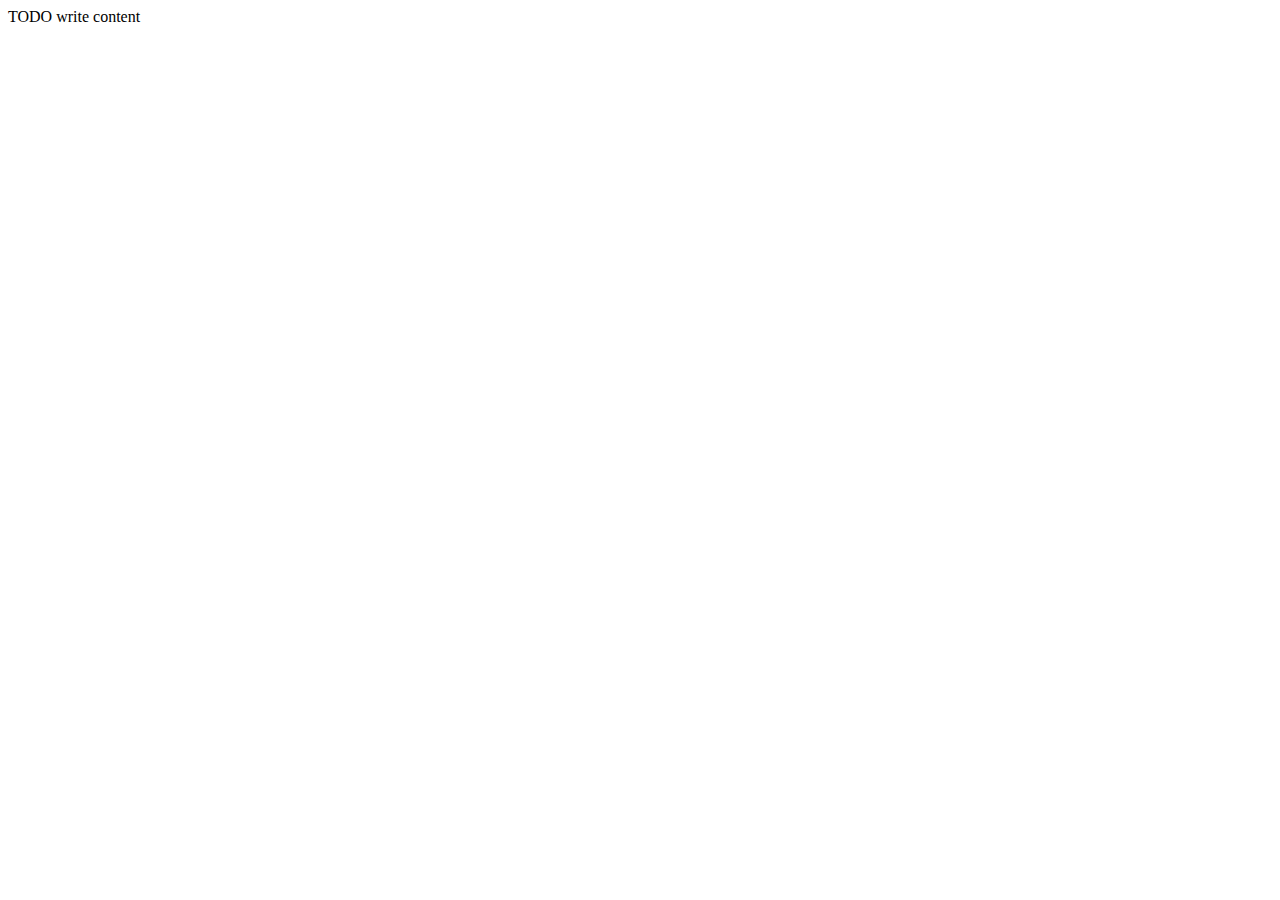
==== marshall/public_html/contact.html @ 1b4f2a0c "stuff" ====
<!DOCTYPE html>
<!--
To change this license header, choose License Headers in Project Properties.
To change this template file, choose Tools | Templates
and open the template in the editor.
-->
<html>
    <head>
        <title>TODO supply a title</title>
        <meta charset="UTF-8">
        <meta name="viewport" content="width=device-width, initial-scale=1.0">
    </head>
    <body>
        <div>TODO write content</div>
    </body>
</html>
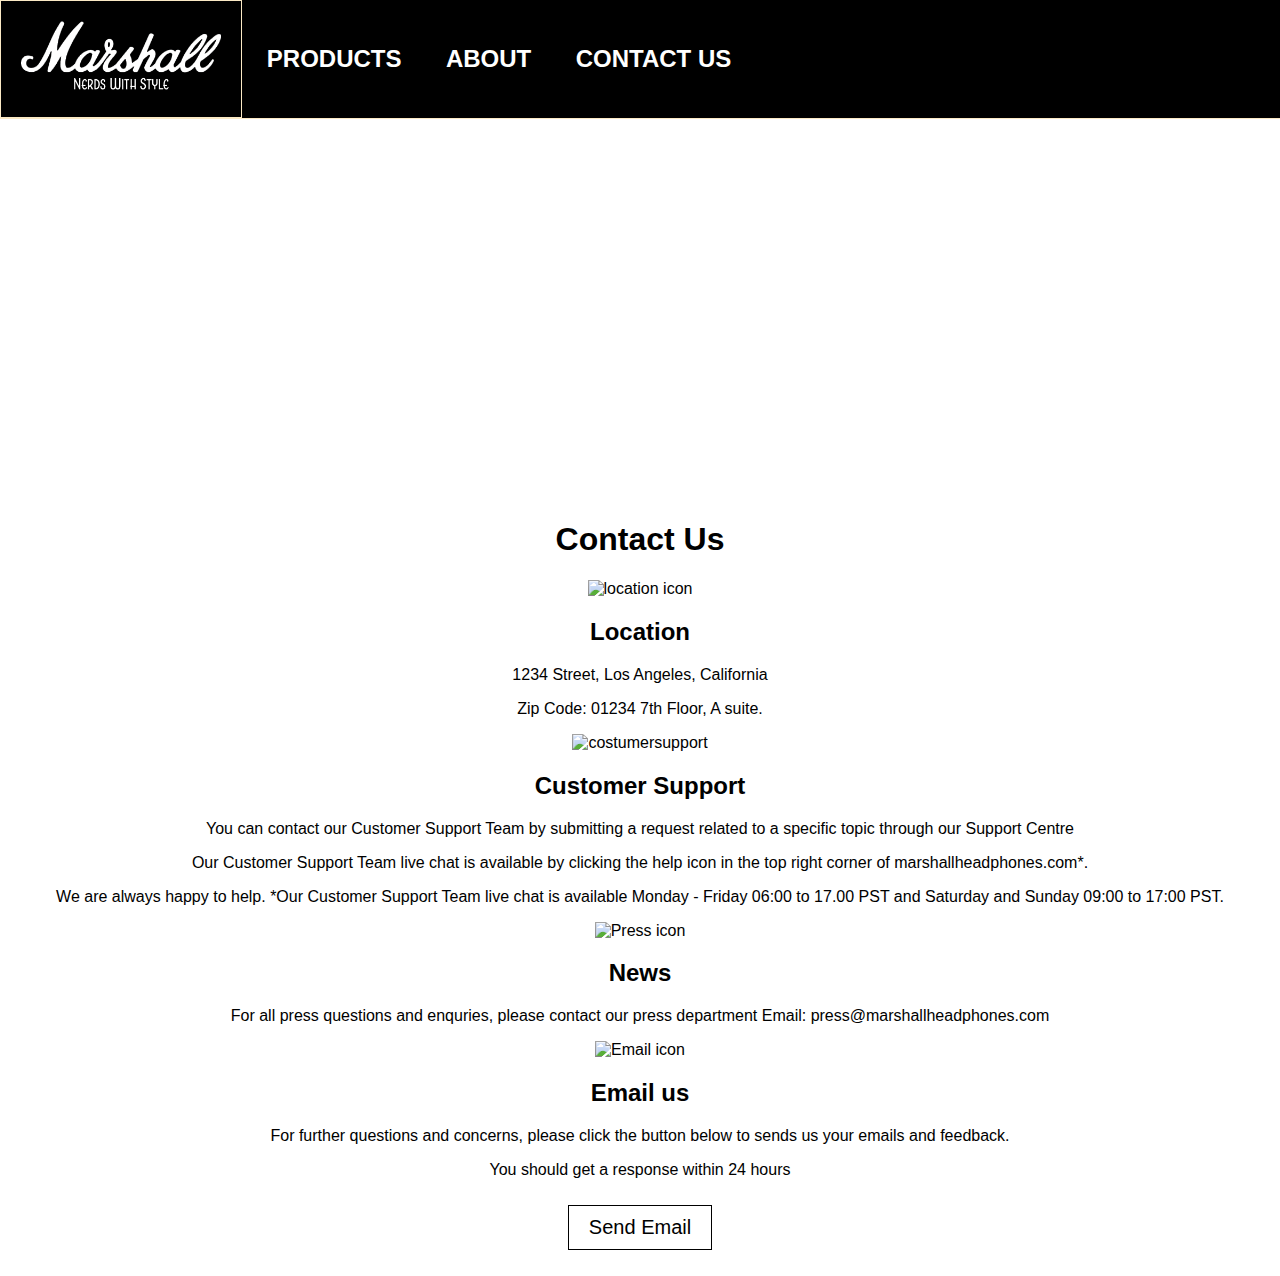
==== commit cca01931: "" ====
--- a/marshall/public_html/contact.html
+++ b/marshall/public_html/contact.html
@@ -6,11 +6,68 @@
 -->
 <html>
     <head>
-        <title>TODO supply a title</title>
+        <link rel="stylesheet" href="marshall.css" type="text/css"/>
+
+        <title>Contact Us</title>
         <meta charset="UTF-8">
         <meta name="viewport" content="width=device-width, initial-scale=1.0">
+         <link rel="icon" 
+              type="image/png" 
+              href="img/Marshall_Logo_mini_icon.png">
     </head>
     <body>
-        <div>TODO write content</div>
+            <nav>
+                <ul>
+                    <li><a href="index.html"><img src="img/Marshall_Logo_sm.png" alt="Marshall Logo"/></a></li>
+                    <li><a href="products.html">PRODUCTS</a></LI>
+                    <li><a href="about.html">ABOUT</a></li>
+                    <li><a href="contact.html">CONTACT US</a></LI>
+                </ul>
+            </nav> 
+
+       <div class="contact">    
+       </div>
+ <div class="Cbody">
+           <h1>Contact Us</h1>
+       </div>
+        
+        
+        <div class="location">
+            <img src="img/black_location.png" alt="location icon" height="42" width="42">
+            <h2> Location</h2>
+            <p>1234 Street, Los Angeles, California </p>
+            <P>Zip Code: 01234 7th Floor, A suite.</P>
+            
+             <img src="img/Customer.png" alt="costumersupport" height="42" width="42">
+             <h2>Customer Support</h2>
+             <p>
+You can contact our Customer Support Team by submitting a request related to a specific topic
+through our Support Centre</p>
+
+<p/>Our Customer Support Team live chat is available by clicking the help icon in the top right corner
+of marshallheadphones.com*.</p>
+
+<p>We are always happy to help.
+
+*Our Customer Support Team live chat is available Monday - Friday 06:00 to 17.00 PST
+and Saturday and Sunday 09:00 to 17:00 PST.</p>
+<img src="img/press.png" alt="Press icon" height="52" width="52">
+<h2>News</h2>
+<p>
+For all press questions and enquries, please contact our press department
+Email: press@marshallheadphones.com</p>
+
+<img src="img/email.png" alt="Email icon" height="32" width="72">
+<h2>Email us</h2>
+<p>For further questions and concerns, please click the button below to sends us your emails and feedback. <p/>
+    <p>You should get a response within 24 hours</p>
+
+    <a href="mailto: marshallspeakers@support.com"</a> 
+    <button class="btn btn1">Send Email
+    </button>
+        </div>
+        
+      
+     
     </body>
 </html>
--- a/marshall/public_html/marshall.css
+++ b/marshall/public_html/marshall.css
@@ -0,0 +1,321 @@
+@media only screen and (max-width: 769px) {
+    .container, nav, .hero, .content {
+        display: flex;
+        flex-direction: column;
+    }
+    .content a h1{
+        font-size: 18px;
+    }
+}
+html {
+    margin:-8px;
+    padding: 0;
+    margin-bottom: -15px;
+    bottom: 0px;
+    left: 0px;
+    right:0px;
+    font-family: 'Didact Gothic', sans-serif;
+}
+.container {
+    display:grid;
+    grid-template-columns: 20px auto auto auto 20px;
+    grid-template-rows: 90px auto auto auto 120px;
+    top:0px;
+    left:0px;
+    position:relative;
+}
+nav {
+    grid-column-start: 1;
+    grid-column-end: 7;
+    grid-row-start: 1;
+    grid-row-end: 2;
+    background-color: #000;
+    border-bottom: 1px solid #FBE9C5;
+    width: 100%;
+    top:0px;
+    left:0px;
+    color: #FFF;
+    position:fixed;
+    z-index: 5;
+}
+nav ul li{
+    list-style-type: none;
+    text-decoration: none;
+    display: inline-block;
+    font-size: 24px;
+    font-family: 'Maven Pro', sans-serif;
+    font-weight: bolder;
+    padding: 20px 20px;
+    vertical-align: middle;
+    border-bottom: 1px solid #000;
+
+}
+nav ul li:first-of-type {
+    border: 1px solid #000;
+
+}
+nav ul li:hover {
+    -webkit-transition: 0.6s;
+    transition: 0.6s;
+    color: #CCC;
+    border-bottom: 1px solid #FBE9C5;
+}
+nav ul li:first-of-type:hover {
+    -webkit-transition: 1s;
+    transition: 0.6s;
+    color: #CCC;
+    border: 1px solid #FBE9C5;
+}
+nav ul li a {
+    text-decoration: none;
+    color: white;
+}
+
+nav ul {
+    margin:0px;
+    padding:0px;
+    top:0px;
+    left: 0px;
+}
+nav ul li img {
+    height: 70px;
+    width: auto;
+}
+nav p {
+    color: white;
+    margin: 0px;
+}
+.hero {
+    background-image: url(img/stanmore_hanwell.jpg);
+    background-attachment: fixed;
+    background-position: center;
+    background-repeat: no-repeat;
+    background-size: cover;
+    grid-column-start: 1;
+    grid-column-end: 7;
+    grid-row-start: 2;
+    grid-row-end: 3;
+    width: 100%;
+    height: 600px;
+    display: grid;
+    grid-template-columns: 1fr 1fr 1fr 1fr;
+    grid-template-rows: 1fr 1fr 1fr; 
+}
+.text {
+    grid-column-start: 1;
+    grid-column-end: 5;
+    grid-row-start:2;
+    grid-row-end: 3;
+    background-color: #000;
+    font-family: 'Didact Gothic', sans-serif;
+    color: white;
+    text-align: center;
+/*    box-shadow: 24px 24px 16px #000;*/
+}
+.hero .text h1 {
+    font-size: 72px;
+    padding: 30px;
+    margin: 0px;
+
+}
+.content {
+    grid-column-start:1;
+    grid-column-end: 7;
+    grid-row-start: 3;
+    grid-row-end: 4;
+    background-color: #FFF;
+    display:grid;
+    grid-template-columns: 1fr 1fr 1fr 1fr;
+    grid-template-rows: auto auto auto auto; 
+}
+.content .title {
+    grid-column-start: 1;
+    grid-column-end: 5;
+    grid-row-start:1;
+    grid-row-end: 2;
+    background-color: #000;
+
+}
+.content .title h1 {
+    font-size: 54px;
+    color: #FFF;
+    text-align: center;
+}
+.content .message {
+    grid-column-start: 1;
+    grid-column-end: 3;
+    grid-row-start:2;
+    grid-row-end: 4;
+    padding: 10px;
+    font-size: 18px;
+}
+.content input {
+    width: 100%;
+    font-size: 16px;
+    margin: 5px;
+}
+.content .btn {
+    grid-column-start: 1;
+    grid-column-end: 3;
+    grid-row-start:5;
+    grid-row-end: 6;
+}
+.btn a {
+    width: 45%;
+    margin-left: auto;
+    margin-right: auto;
+    display: block;
+    background-color: #000;
+    padding: 20px;
+    text-decoration: none;
+    color: white;
+    margin-bottom: 15px;
+}
+.content .btn a:hover {
+    -webkit-transition: 0.2s;
+    transition: 0.2s;
+    background-color: #444;
+}
+
+.content .btn h1 {
+    text-align: center;
+    text-decoration: none;
+    color: white;
+}
+.content .img {
+    grid-column-start: 3;
+    grid-column-end: 5;
+    grid-row-start:2;
+    grid-row-end: 6;
+    background-image: url(img/hanwell_04.jpg);
+    background-position: center;
+    background-repeat: no-repeat;
+    background-size: cover;
+}
+.content .address {
+    grid-column-start: 1;
+    grid-column-end: 3;
+    grid-row-start:2;
+    grid-row-end: 4;
+    padding: 10px;
+    font-family: 'Didact Gothic', sans-serif;
+}
+.content .card {
+    grid-column-start: 3;
+    grid-column-end: 5;
+    grid-row-start:2;
+    grid-row-end: 4;
+    padding: 10px;
+    font-family: 'Didact Gothic', sans-serif;
+}
+.content .buybtn {
+    grid-column-start: 1;
+    grid-column-end: 5;
+    grid-row-start:5;
+    grid-row-end: 6;
+    padding: 10px;
+    font-family: 'Didact Gothic', sans-serif;
+    height: 70px;
+}
+.buybtn a {
+    width: 25%;
+    font-size: 24px;
+    margin-left: auto;
+    margin-right: auto;
+    display: block;
+    background-color: #000;
+    text-decoration: none;
+    color: white;
+    margin-bottom: 15px;
+    padding: 10px;
+}
+.buybtn h1 {
+    margin: 0;
+    text-align: center;
+}
+.content .buybtn a:hover {
+    -webkit-transition: 0.2s;
+    transition: 0.2s;
+    background-color: #444;
+}
+footer {
+    grid-column-start: 1;
+    grid-column-end: 7;
+    grid-row-start: 5;
+    grid-row-end: 6;
+    background-color: #000;
+    bottom: 0px;
+    left: 0px;
+    right:0px;
+}
+footer ul{
+    margin: 0px;
+    display: block;
+    width: 50%;
+    margin-right:auto;
+    margin-left: auto;
+    vertical-align: middle;
+}
+footer ul li{
+    list-style-type: none;
+    text-decoration: none;
+    display: inline-block;
+    padding: 5px 25px;
+
+    font-family: 'Maven Pro', sans-serif;
+    font-weight: bolder;
+    padding: 20px 20px;
+    color: white;
+    font-size: 20px;
+}
+footer ul li img {
+    height: 24px;
+
+}
+.contact{
+    background-image: url(img/marshalls_hp.jpeg);
+    background-attachment: fixed;
+    background-position: center;
+    background-repeat: no-repeat;
+    background-size: cover;
+    grid-column-start: 1;
+    grid-column-end: 7;
+    grid-row-start: 2;
+    grid-row-end: 3;
+    width: 100%;
+    height: 500px;
+    display: grid;
+    grid-template-columns: 1fr 1fr 1fr 1fr;
+    grid-template-rows: 1fr 1fr 1fr; 
+  
+}
+
+.Cbody {
+font-family: 'Didact Gothic', sans-serif;
+text-align: center;
+size: 30px;
+padding: 0px;
+
+}
+
+.location{
+   text-align: center;
+   size: 20px;
+   font-family: 'Didact Gothic', sans-serif;
+}
+
+.email{
+  text-align: center;
+  margin-top: 360px;
+}
+
+.btn{
+    border: 1px solid black;
+    background: none;
+    padding: 10px 20px;
+    font-size: 20px;
+    font-family: 'Didact Gothic', sans-serif;
+    cursor: pointer;
+    margin: 10px;
+}
+
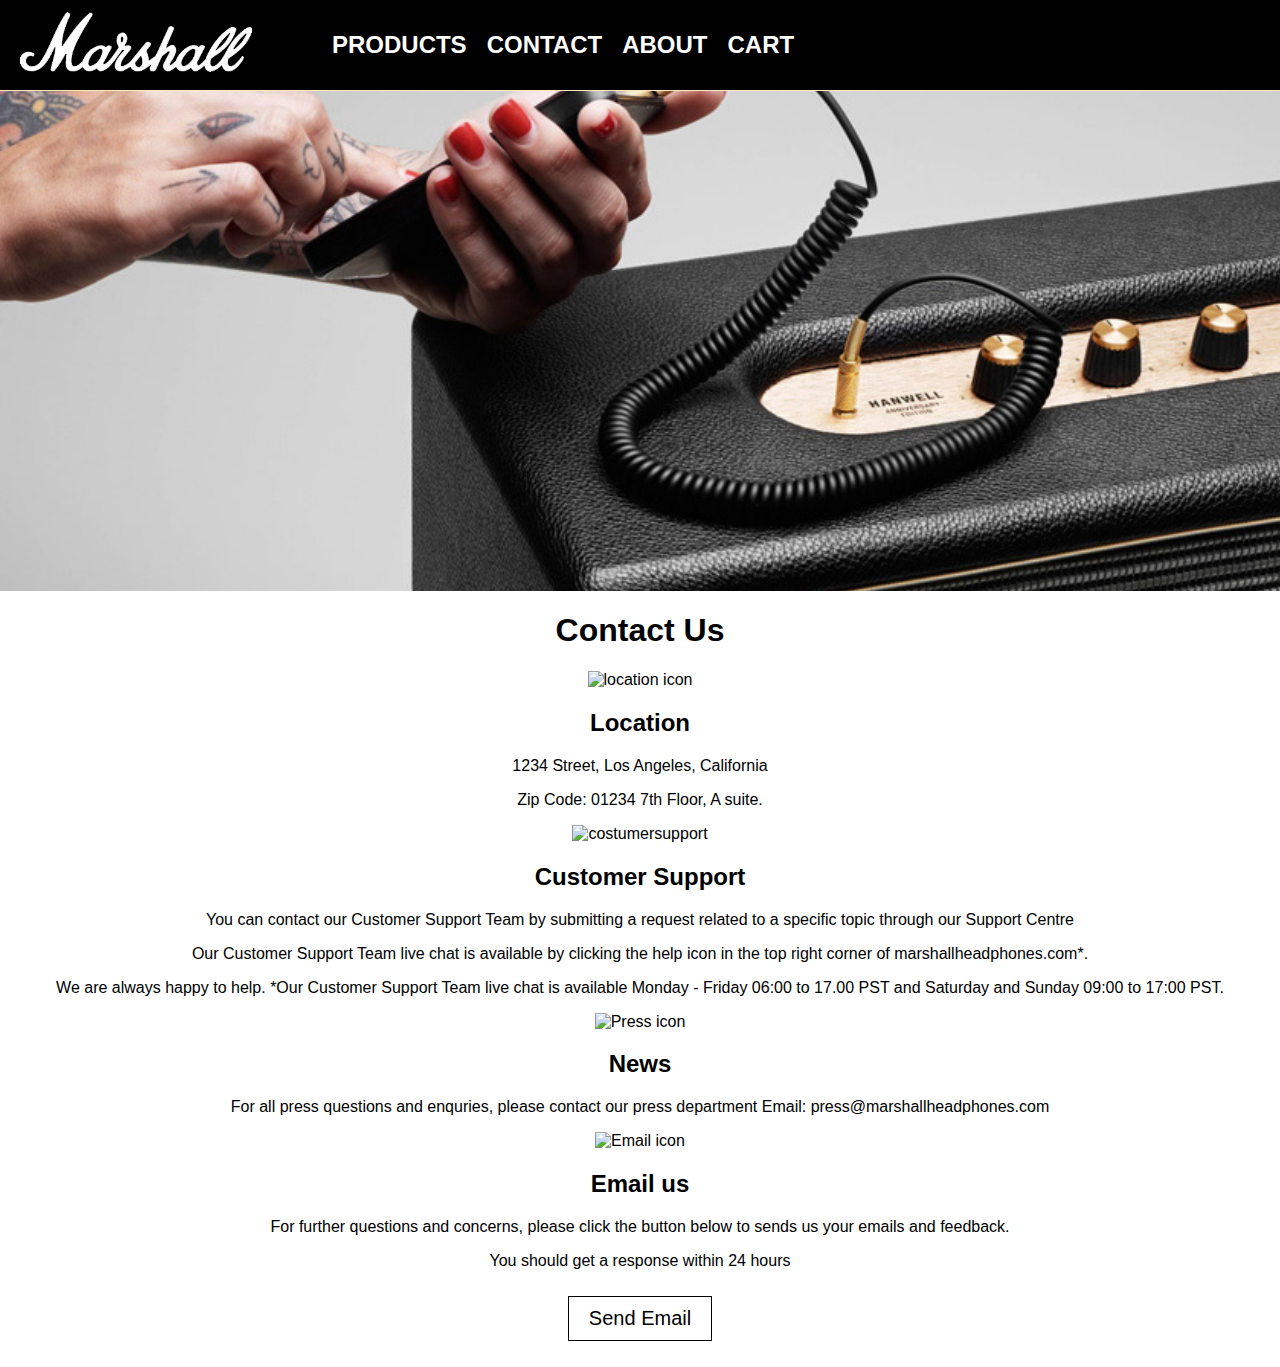
==== commit 597d7b6e: "stuff" ====
--- a/marshall/public_html/contact.html
+++ b/marshall/public_html/contact.html
@@ -11,63 +11,85 @@
         <title>Contact Us</title>
         <meta charset="UTF-8">
         <meta name="viewport" content="width=device-width, initial-scale=1.0">
-         <link rel="icon" 
+        <link rel="icon" 
               type="image/png" 
               href="img/Marshall_Logo_mini_icon.png">
+        <script>
+            function toggleNav() {
+                if (window.innerWidth > 769)
+                    return;
+                var items = document.querySelectorAll('nav a');
+                var len = items.length;
+                for (var i = 0; i < len; i++) {
+                    var vis = items[i].style.display + '';
+                    if (vis == 'block') {
+                        items[i].style.display = 'none';
+                        document.querySelector("nav button").innerHTML = "&#x2630;";
+                    } else {
+                        items[i].style.display = 'block';
+                        document.querySelector("nav button").innerHTML = "X";
+                    }
+                }
+                document.querySelector('nav a:first-of-type').style.display = 'inherit';
+
+            }
+        </script>
     </head>
     <body>
-            <nav>
-                <ul>
-                    <li><a href="index.html"><img src="img/Marshall_Logo_sm.png" alt="Marshall Logo"/></a></li>
-                    <li><a href="products.html">PRODUCTS</a></LI>
-                    <li><a href="about.html">ABOUT</a></li>
-                    <li><a href="contact.html">CONTACT US</a></LI>
-                </ul>
-            </nav> 
+        <nav>
+            <button style="color:#FFF;" onClick="toggleNav()">&#x2630;</button>
+            <a href="index.html" onClick="toggleNav()">
+                <img src="img/Marshall_Logo_sm.png" alt=""/>
+            </a>
+            <a href="products.html" onClick="toggleNav()">Products</a>
+            <a href="contact.html" onClick="toggleNav()">Contact</a>
+            <a href="about.html" onClick="toggleNav()">About</a>
+            <a href="purchase.html" onClick="toggleNav()">Cart</a>
+        </nav> 
 
-       <div class="contact">    
-       </div>
- <div class="Cbody">
-           <h1>Contact Us</h1>
-       </div>
-        
-        
+        <div class="contact">    
+        </div>
+        <div class="Cbody">
+            <h1>Contact Us</h1>
+        </div>
+
+
         <div class="location">
             <img src="img/black_location.png" alt="location icon" height="42" width="42">
             <h2> Location</h2>
             <p>1234 Street, Los Angeles, California </p>
             <P>Zip Code: 01234 7th Floor, A suite.</P>
-            
-             <img src="img/Customer.png" alt="costumersupport" height="42" width="42">
-             <h2>Customer Support</h2>
-             <p>
-You can contact our Customer Support Team by submitting a request related to a specific topic
-through our Support Centre</p>
 
-<p/>Our Customer Support Team live chat is available by clicking the help icon in the top right corner
-of marshallheadphones.com*.</p>
+            <img src="img/Customer.png" alt="costumersupport" height="42" width="42">
+            <h2>Customer Support</h2>
+            <p>
+                You can contact our Customer Support Team by submitting a request related to a specific topic
+                through our Support Centre</p>
 
-<p>We are always happy to help.
+            <p/>Our Customer Support Team live chat is available by clicking the help icon in the top right corner
+            of marshallheadphones.com*.</p>
 
-*Our Customer Support Team live chat is available Monday - Friday 06:00 to 17.00 PST
-and Saturday and Sunday 09:00 to 17:00 PST.</p>
-<img src="img/press.png" alt="Press icon" height="52" width="52">
-<h2>News</h2>
-<p>
-For all press questions and enquries, please contact our press department
-Email: press@marshallheadphones.com</p>
+        <p>We are always happy to help.
 
-<img src="img/email.png" alt="Email icon" height="32" width="72">
-<h2>Email us</h2>
-<p>For further questions and concerns, please click the button below to sends us your emails and feedback. <p/>
-    <p>You should get a response within 24 hours</p>
+            *Our Customer Support Team live chat is available Monday - Friday 06:00 to 17.00 PST
+            and Saturday and Sunday 09:00 to 17:00 PST.</p>
+        <img src="img/press.png" alt="Press icon" height="52" width="52">
+        <h2>News</h2>
+        <p>
+            For all press questions and enquries, please contact our press department
+            Email: press@marshallheadphones.com</p>
 
-    <a href="mailto: marshallspeakers@support.com"</a> 
-    <button class="btn btn1">Send Email
-    </button>
-        </div>
-        
-      
-     
-    </body>
+        <img src="img/email.png" alt="Email icon" height="32" width="72">
+        <h2>Email us</h2>
+        <p>For further questions and concerns, please click the button below to sends us your emails and feedback. <p/>
+        <p>You should get a response within 24 hours</p>
+
+        <a href="mailto: marshallspeakers@support.com"</a> 
+            <button class="btn btn1">Send Email
+            </button>
+    </div>
+
+
+
+</body>
 </html>
--- a/marshall/public_html/marshall.css
+++ b/marshall/public_html/marshall.css
@@ -1,11 +1,65 @@
 @media only screen and (max-width: 769px) {
-    .container, nav, .hero, .content {
+    .container, .hero, .content {
         display: flex;
         flex-direction: column;
     }
     .content a h1{
         font-size: 18px;
     }
+    .content .img {
+        display: none;
+    }
+    .content .message {
+        grid-column-start: 1;
+        grid-column-end: 4!important;
+        grid-row-start:2;
+        grid-row-end: 4;
+    }
+    .content .message p{
+        padding: 10px;
+
+    }
+    .content .btn {
+        grid-column-start: 2;
+        grid-column-end: 3!important;    
+    }
+}
+
+@media only screen and (max-width: 769px) {
+    nav{
+        flex-direction: column;
+        width: auto;
+        margin: auto;
+    }
+    nav a{
+        width: 100%;
+        display: none;
+    }
+    nav a:first-of-type{
+        margin-right: 0;
+        display: inherit;
+
+    }
+    nav a img{
+        margin-right: 0;
+        display: inherit;
+
+    }
+    nav button{
+        display: inherit!important;
+        position: absolute;
+        right: 10px;
+        bottom: 0px;
+        width: auto;
+        background-color: #000;
+        font-weight: bold;
+        padding: 10px;
+        color: white;
+        font-size: 22px;
+        border: none;
+        vertical-align: middle;
+    }
+
 }
 html {
     margin:-8px;
@@ -19,75 +73,48 @@
 .container {
     display:grid;
     grid-template-columns: 20px auto auto auto 20px;
-    grid-template-rows: 90px auto auto auto 120px;
+    grid-template-rows: auto auto auto auto 120px;
     top:0px;
     left:0px;
     position:relative;
 }
-nav {
-    grid-column-start: 1;
-    grid-column-end: 7;
-    grid-row-start: 1;
-    grid-row-end: 2;
-    background-color: #000;
+nav{
+    display: flex;
+    flex-direction: row nowrap;
+    width: auto;
+    height: 70px;
+    position: -webkit-sticky;
+    position: sticky;
+    top: 0px;
+    z-index: 10;
+    font-size: 24px;
     border-bottom: 1px solid #FBE9C5;
-    width: 100%;
-    top:0px;
-    left:0px;
-    color: #FFF;
-    position:fixed;
-    z-index: 5;
-}
-nav ul li{
-    list-style-type: none;
+}
+nav a img{
+    margin-right: 60px;
+    height: 60px;
+}
+nav a{
+    width: auto;
+}
+nav, nav a, footer, footer a{
+    background-color: #000;
+    color: #FFF;;
     text-decoration: none;
-    display: inline-block;
-    font-size: 24px;
+    align-items: center;
+    padding: 10px;
     font-family: 'Maven Pro', sans-serif;
+    text-transform: uppercase;
     font-weight: bolder;
-    padding: 20px 20px;
-    vertical-align: middle;
-    border-bottom: 1px solid #000;
-
-}
-nav ul li:first-of-type {
-    border: 1px solid #000;
-
-}
-nav ul li:hover {
-    -webkit-transition: 0.6s;
-    transition: 0.6s;
-    color: #CCC;
-    border-bottom: 1px solid #FBE9C5;
-}
-nav ul li:first-of-type:hover {
-    -webkit-transition: 1s;
-    transition: 0.6s;
-    color: #CCC;
-    border: 1px solid #FBE9C5;
-}
-nav ul li a {
-    text-decoration: none;
-    color: white;
-}
-
-nav ul {
-    margin:0px;
-    padding:0px;
-    top:0px;
-    left: 0px;
-}
-nav ul li img {
-    height: 70px;
-    width: auto;
-}
-nav p {
-    color: white;
-    margin: 0px;
+}
+nav a:hover, footer a:hover{
+    color: white;
+}
+nav button{
+    display: none;
 }
 .hero {
-    background-image: url(img/stanmore_hanwell.jpg);
-    background-attachment: fixed;
+    background-image: url(img/stanmore_13.jpg);
     background-position: center;
     background-repeat: no-repeat;
     background-size: cover;
@@ -96,9 +123,9 @@
     grid-row-start: 2;
     grid-row-end: 3;
     width: 100%;
-    height: 600px;
+    height: auto;
     display: grid;
-    grid-template-columns: 1fr 1fr 1fr 1fr;
+    grid-template-columns: 40px 1fr 1fr 40px;
     grid-template-rows: 1fr 1fr 1fr; 
 }
 .text {
@@ -106,16 +133,15 @@
     grid-column-end: 5;
     grid-row-start:2;
     grid-row-end: 3;
-    background-color: #000;
-    font-family: 'Didact Gothic', sans-serif;
-    color: white;
-    text-align: center;
-/*    box-shadow: 24px 24px 16px #000;*/
-}
-.hero .text h1 {
-    font-size: 72px;
-    padding: 30px;
-    margin: 0px;
+    font-family: 'Didact Gothic', sans-serif;
+    color: white;
+    text-align: center;
+    /*    box-shadow: 24px 24px 16px #000;*/
+}
+.hero .text {
+    width: 100%;
+}
+.hero .text img {
 
 }
 .content {
@@ -124,8 +150,8 @@
     grid-row-start: 3;
     grid-row-end: 4;
     background-color: #FFF;
-    display:grid;
-    grid-template-columns: 1fr 1fr 1fr 1fr;
+    display: grid;
+    grid-template-columns: 1fr 1fr;
     grid-template-rows: auto auto auto auto; 
 }
 .content .title {
@@ -143,11 +169,14 @@
 }
 .content .message {
     grid-column-start: 1;
-    grid-column-end: 3;
+    grid-column-end: 2;
     grid-row-start:2;
     grid-row-end: 4;
     padding: 10px;
     font-size: 18px;
+}
+.message h1 {
+    text-align: center;
 }
 .content input {
     width: 100%;
@@ -156,12 +185,13 @@
 }
 .content .btn {
     grid-column-start: 1;
-    grid-column-end: 3;
+    grid-column-end: 2;
     grid-row-start:5;
     grid-row-end: 6;
+    border: none;
 }
 .btn a {
-    width: 45%;
+    width: 30%;
     margin-left: auto;
     margin-right: auto;
     display: block;
@@ -170,6 +200,7 @@
     text-decoration: none;
     color: white;
     margin-bottom: 15px;
+    font-size: 14px;
 }
 .content .btn a:hover {
     -webkit-transition: 0.2s;
@@ -183,8 +214,8 @@
     color: white;
 }
 .content .img {
-    grid-column-start: 3;
-    grid-column-end: 5;
+    grid-column-start: 2;
+    grid-column-end: 4;
     grid-row-start:2;
     grid-row-end: 6;
     background-image: url(img/hanwell_04.jpg);
@@ -244,36 +275,15 @@
     grid-row-start: 5;
     grid-row-end: 6;
     background-color: #000;
+    display: flex;
+    flex-direction: column;
     bottom: 0px;
     left: 0px;
     right:0px;
 }
-footer ul{
-    margin: 0px;
-    display: block;
-    width: 50%;
-    margin-right:auto;
-    margin-left: auto;
-    vertical-align: middle;
-}
-footer ul li{
-    list-style-type: none;
-    text-decoration: none;
-    display: inline-block;
-    padding: 5px 25px;
-
-    font-family: 'Maven Pro', sans-serif;
-    font-weight: bolder;
-    padding: 20px 20px;
-    color: white;
-    font-size: 20px;
-}
-footer ul li img {
-    height: 24px;
-
-}
+
 .contact{
-    background-image: url(img/marshalls_hp.jpeg);
+    background-image: url(img/hanwell_09.jpg);
     background-attachment: fixed;
     background-position: center;
     background-repeat: no-repeat;
@@ -287,26 +297,26 @@
     display: grid;
     grid-template-columns: 1fr 1fr 1fr 1fr;
     grid-template-rows: 1fr 1fr 1fr; 
-  
+
 }
 
 .Cbody {
-font-family: 'Didact Gothic', sans-serif;
-text-align: center;
-size: 30px;
-padding: 0px;
+    font-family: 'Didact Gothic', sans-serif;
+    text-align: center;
+    size: 30px;
+    padding: 0px;
 
 }
 
 .location{
-   text-align: center;
-   size: 20px;
-   font-family: 'Didact Gothic', sans-serif;
+    text-align: center;
+    size: 20px;
+    font-family: 'Didact Gothic', sans-serif;
 }
 
 .email{
-  text-align: center;
-  margin-top: 360px;
+    text-align: center;
+    margin-top: 360px;
 }
 
 .btn{
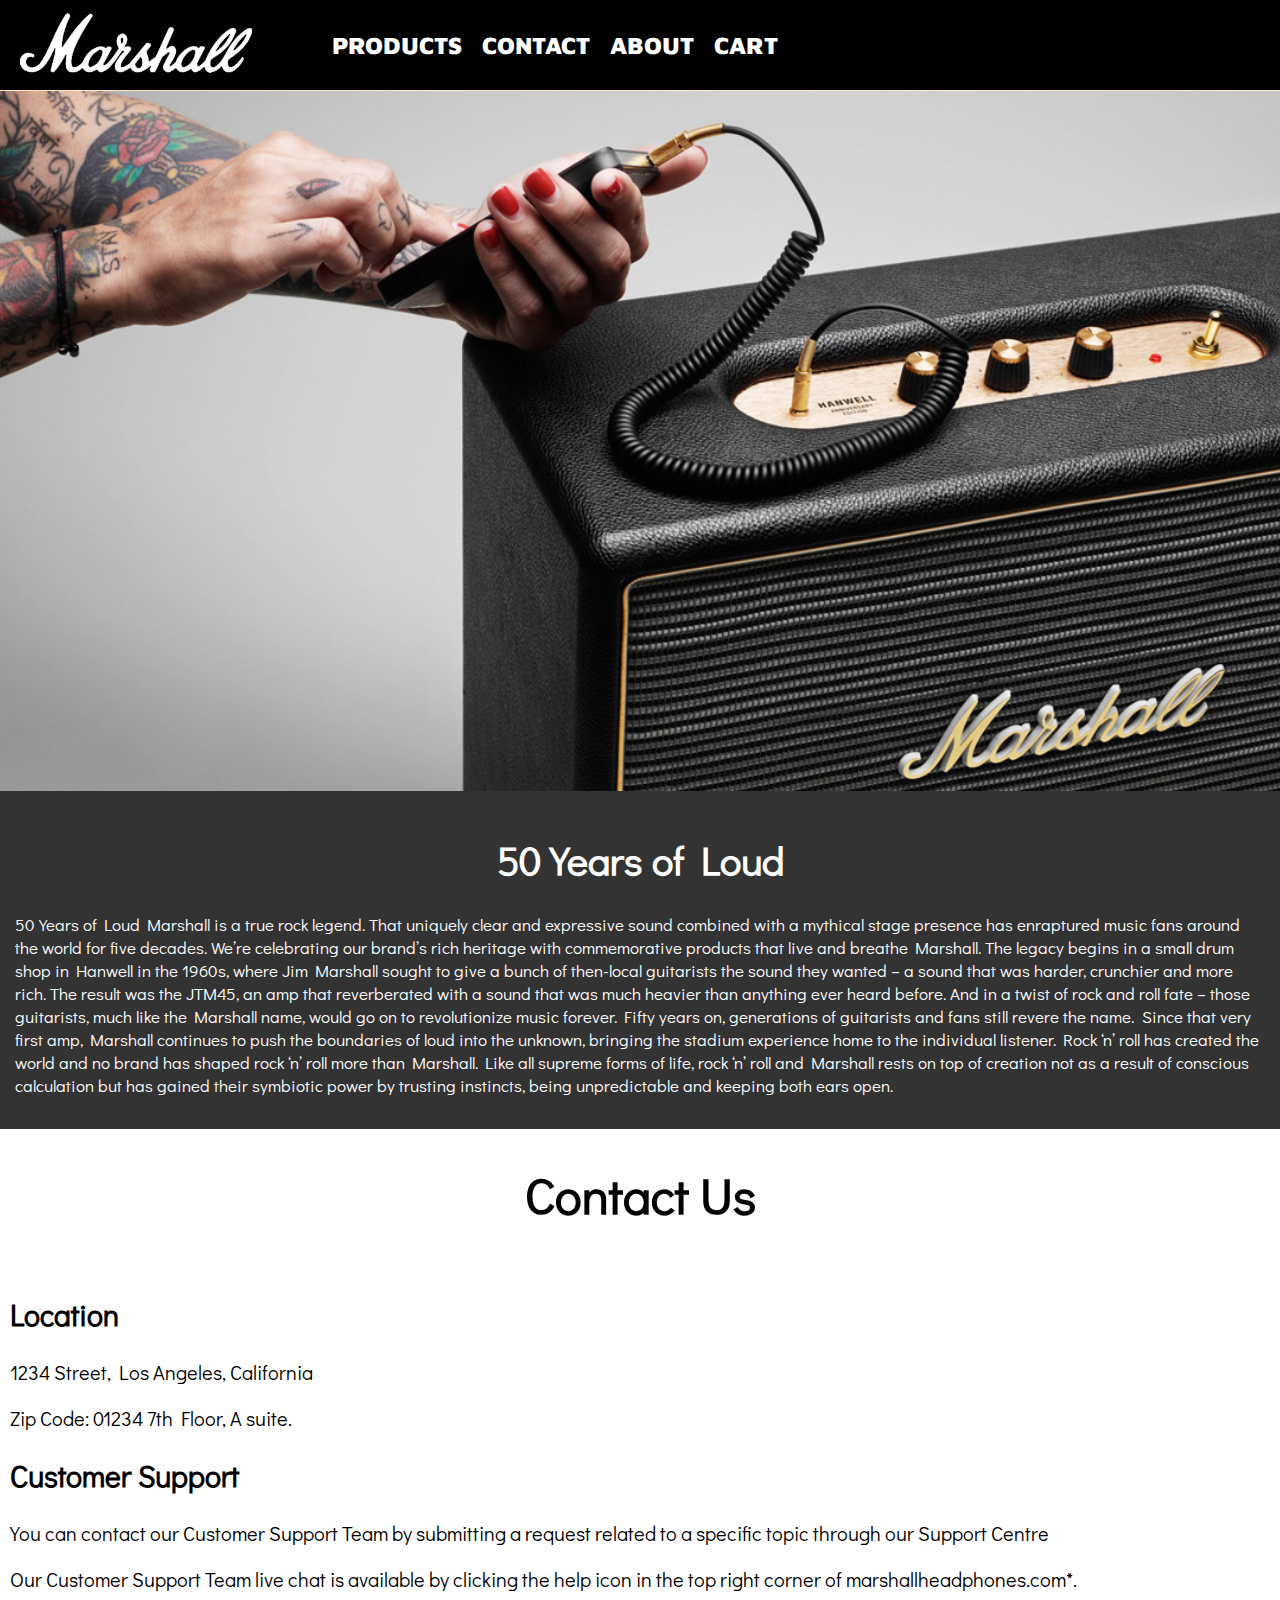
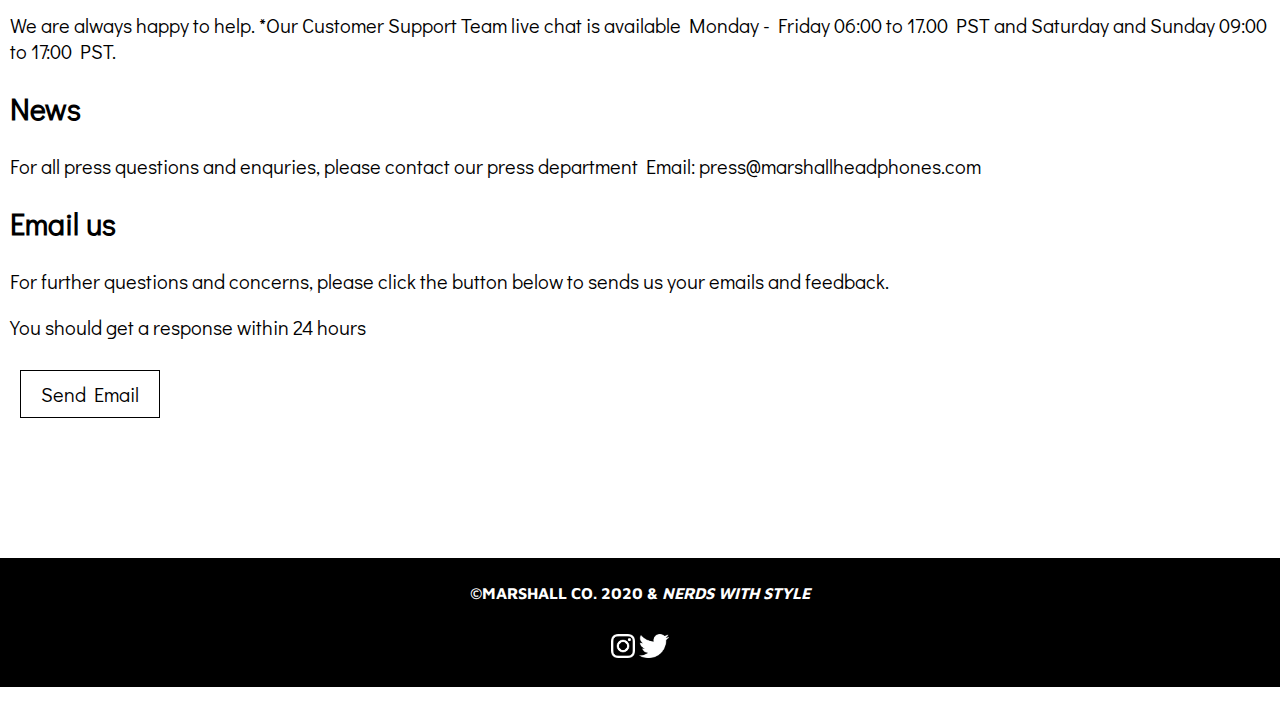
==== commit 5e6e6060: "stuff" ====
--- a/marshall/public_html/contact.html
+++ b/marshall/public_html/contact.html
@@ -14,6 +14,8 @@
         <link rel="icon" 
               type="image/png" 
               href="img/Marshall_Logo_mini_icon.png">
+        <link href="https://fonts.googleapis.com/css?family=Didact+Gothic|Maven+Pro|Quicksand|Rubik:700&display=swap" rel="stylesheet">
+
         <script>
             function toggleNav() {
                 if (window.innerWidth > 769)
@@ -46,50 +48,76 @@
             <a href="about.html" onClick="toggleNav()">About</a>
             <a href="purchase.html" onClick="toggleNav()">Cart</a>
         </nav> 
+        <div class="container">
+            <div class="contact">    
+            
+            </div>
+            <div class="about">
+                <h1>
+                    50 Years of Loud
+                </h1>
+                <p>
+                    50 Years of Loud
 
-        <div class="contact">    
-        </div>
-        <div class="Cbody">
-            <h1>Contact Us</h1>
-        </div>
+                    Marshall is a true rock legend. That uniquely clear and expressive sound combined with a mythical stage presence has enraptured music fans around the world for five decades. We’re celebrating our brand’s rich heritage with commemorative products that live and breathe Marshall.
+
+                    The legacy begins in a small drum shop in Hanwell in the 1960s, where Jim Marshall sought to give a bunch of then-local guitarists the sound they wanted – a sound that was harder, crunchier and more rich. The result was the JTM45, an amp that reverberated with a sound that was much heavier than anything ever heard before. And in a twist of rock and roll fate – those guitarists, much like the Marshall name, would go on to revolutionize music forever. 
+
+                    Fifty years on, generations of guitarists and fans still revere the name.  Since that very first amp, Marshall continues to push the boundaries of loud into the unknown, bringing the stadium experience home to the individual listener.
+
+                    Rock ‘n’ roll has created the world and no brand has shaped rock ‘n’ roll more than Marshall. Like all supreme forms of life, rock ‘n’ roll and Marshall rests on top of creation not as a result of conscious calculation but has gained their symbiotic power by trusting instincts, being unpredictable and keeping both ears open.
+                </p>
+            </div>
+            <div class="Cbody">
+                <h1>Contact Us</h1>
+            </div>
 
 
-        <div class="location">
-            <img src="img/black_location.png" alt="location icon" height="42" width="42">
-            <h2> Location</h2>
-            <p>1234 Street, Los Angeles, California </p>
-            <P>Zip Code: 01234 7th Floor, A suite.</P>
+            <div class="location">
+                <!--            <img src="img/black_location.png" alt="location icon" height="42" width="42">-->
+                <h2> Location</h2>
+                <p>1234 Street, Los Angeles, California </p>
+                <P>Zip Code: 01234 7th Floor, A suite.</P>
 
-            <img src="img/Customer.png" alt="costumersupport" height="42" width="42">
-            <h2>Customer Support</h2>
+                <!--            <img src="img/Customer.png" alt="costumersupport" height="42" width="42">-->
+                <h2>Customer Support</h2>
+                <p>
+                    You can contact our Customer Support Team by submitting a request related to a specific topic
+                    through our Support Centre</p>
+
+                <p/>Our Customer Support Team live chat is available by clicking the help icon in the top right corner
+                of marshallheadphones.com*.</p>
+
+                <p>We are always happy to help.
+
+                    *Our Customer Support Team live chat is available Monday - Friday 06:00 to 17.00 PST
+                    and Saturday and Sunday 09:00 to 17:00 PST.</p>
+                <!--        <img src="img/press.png" alt="Press icon" height="52" width="52">-->
+                <h2>News</h2>
+                <p>
+                    For all press questions and enquries, please contact our press department
+                    Email: press@marshallheadphones.com</p>
+
+                <!--        <img src="img/email.png" alt="Email icon" height="32" width="72">-->
+                <h2>Email us</h2>
+                <p>For further questions and concerns, please click the button below to sends us your emails and feedback. <p/>
+                <p>You should get a response within 24 hours</p>
+
+                <a href="mailto: marshallspeakers@support.com"> 
+                    <button class="btn btn1">Send Email
+                    </button>
+                </a>
+            </div>
+        </div>
+        <footer>
             <p>
-                You can contact our Customer Support Team by submitting a request related to a specific topic
-                through our Support Centre</p>
+                ©Marshall Co. 2020 & <i>Nerds With Style</i>
+            </p>
+            <p>
+                <img style="height: 24px" src="img/instagram.png" alt="Instagram"/>                
+                <img style="height: 24px" src="img/twitter.png" alt="Twitter"/>                 
+            </p>
+        </footer>
 
-            <p/>Our Customer Support Team live chat is available by clicking the help icon in the top right corner
-            of marshallheadphones.com*.</p>
-
-        <p>We are always happy to help.
-
-            *Our Customer Support Team live chat is available Monday - Friday 06:00 to 17.00 PST
-            and Saturday and Sunday 09:00 to 17:00 PST.</p>
-        <img src="img/press.png" alt="Press icon" height="52" width="52">
-        <h2>News</h2>
-        <p>
-            For all press questions and enquries, please contact our press department
-            Email: press@marshallheadphones.com</p>
-
-        <img src="img/email.png" alt="Email icon" height="32" width="72">
-        <h2>Email us</h2>
-        <p>For further questions and concerns, please click the button below to sends us your emails and feedback. <p/>
-        <p>You should get a response within 24 hours</p>
-
-        <a href="mailto: marshallspeakers@support.com"</a> 
-            <button class="btn btn1">Send Email
-            </button>
-    </div>
-
-
-
-</body>
+    </body>
 </html>
--- a/marshall/public_html/marshall.css
+++ b/marshall/public_html/marshall.css
@@ -284,34 +284,54 @@
 
 .contact{
     background-image: url(img/hanwell_09.jpg);
-    background-attachment: fixed;
     background-position: center;
     background-repeat: no-repeat;
+    background-attachment: none;
     background-size: cover;
+    grid-column-start: 1;
+    grid-column-end: 7;
+    grid-row-start: 1;
+    grid-row-end: 2;
+    width: 100%;
+    height: 700px;
+}
+.about {
     grid-column-start: 1;
     grid-column-end: 7;
     grid-row-start: 2;
     grid-row-end: 3;
-    width: 100%;
-    height: 500px;
-    display: grid;
-    grid-template-columns: 1fr 1fr 1fr 1fr;
-    grid-template-rows: 1fr 1fr 1fr; 
-
-}
-
+    padding: 15px;
+    background-color: #333;
+    color: #FFF;
+}
+.about p {
+    font-size: 17px;
+
+}
+.about h1 {
+    text-align: center;
+    font-size: 40px;
+}
 .Cbody {
     font-family: 'Didact Gothic', sans-serif;
     text-align: center;
-    size: 30px;
+    font-size: 25px;
     padding: 0px;
+    grid-column-start: 1;
+    grid-column-end: 7;
+    grid-row-start: 3;
+    grid-row-end: 4;
 
 }
 
 .location{
-    text-align: center;
-    size: 20px;
-    font-family: 'Didact Gothic', sans-serif;
+    font-size: 20px;
+    padding: 10px;
+    font-family: 'Didact Gothic', sans-serif;
+    grid-column-start: 1;
+    grid-column-end: 7;
+    grid-row-start: 4;
+    grid-row-end: 5;
 }
 
 .email{
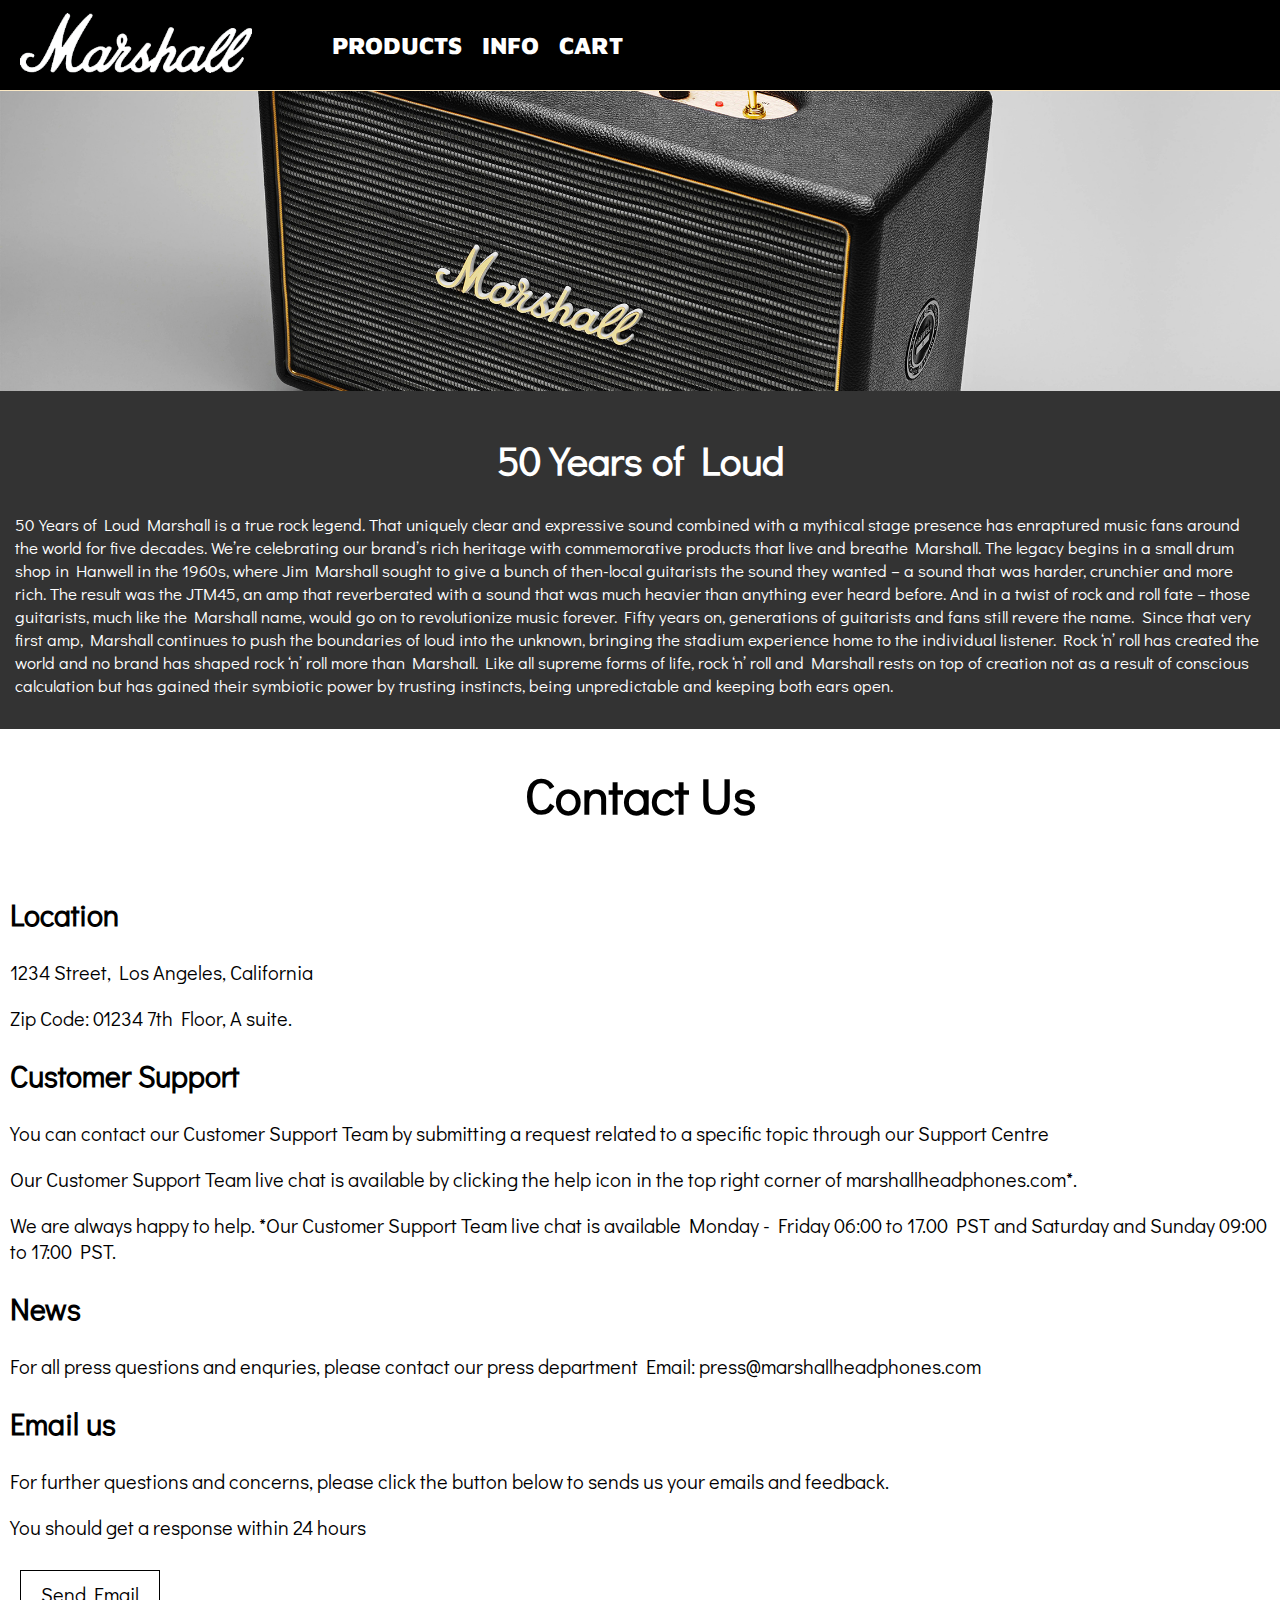
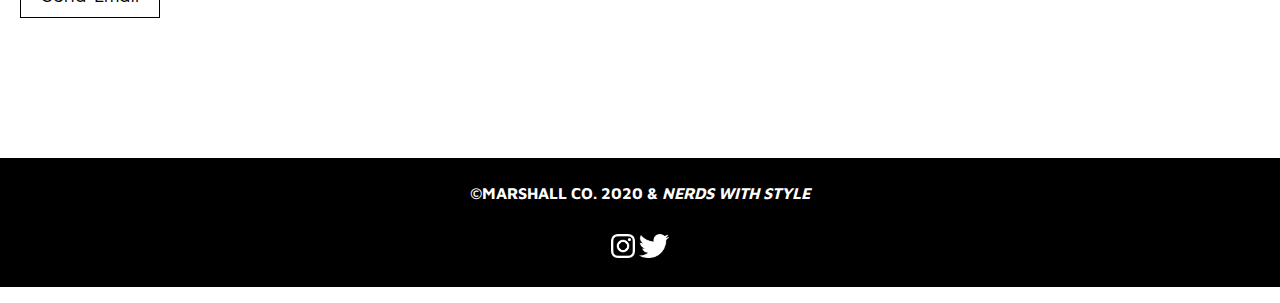
==== commit c06489bc: "stuff" ====
--- a/marshall/public_html/contact.html
+++ b/marshall/public_html/contact.html
@@ -44,10 +44,9 @@
                 <img src="img/Marshall_Logo_sm.png" alt=""/>
             </a>
             <a href="products.html" onClick="toggleNav()">Products</a>
-            <a href="contact.html" onClick="toggleNav()">Contact</a>
-            <a href="about.html" onClick="toggleNav()">About</a>
+            <a href="contact.html" onClick="toggleNav()">Info</a>
             <a href="purchase.html" onClick="toggleNav()">Cart</a>
-        </nav> 
+        </nav>
         <div class="container">
             <div class="contact">    
             
--- a/marshall/public_html/marshall.css
+++ b/marshall/public_html/marshall.css
@@ -61,6 +61,7 @@
     }
 
 }
+
 html {
     margin:-8px;
     padding: 0;
@@ -96,6 +97,13 @@
 }
 nav a{
     width: auto;
+    border-bottom: none;
+}
+
+nav a:hover {
+    -webkit-transition: 1s;
+    transition: 1s;
+    border-bottom: 1px solid #FBE9C5;
 }
 nav, nav a, footer, footer a{
     background-color: #000;
@@ -283,7 +291,7 @@
 }
 
 .contact{
-    background-image: url(img/hanwell_09.jpg);
+    background-image: url(img/hanwell_05.jpg);
     background-position: center;
     background-repeat: no-repeat;
     background-attachment: none;
@@ -293,7 +301,7 @@
     grid-row-start: 1;
     grid-row-end: 2;
     width: 100%;
-    height: 700px;
+    height: 300px;
 }
 .about {
     grid-column-start: 1;
